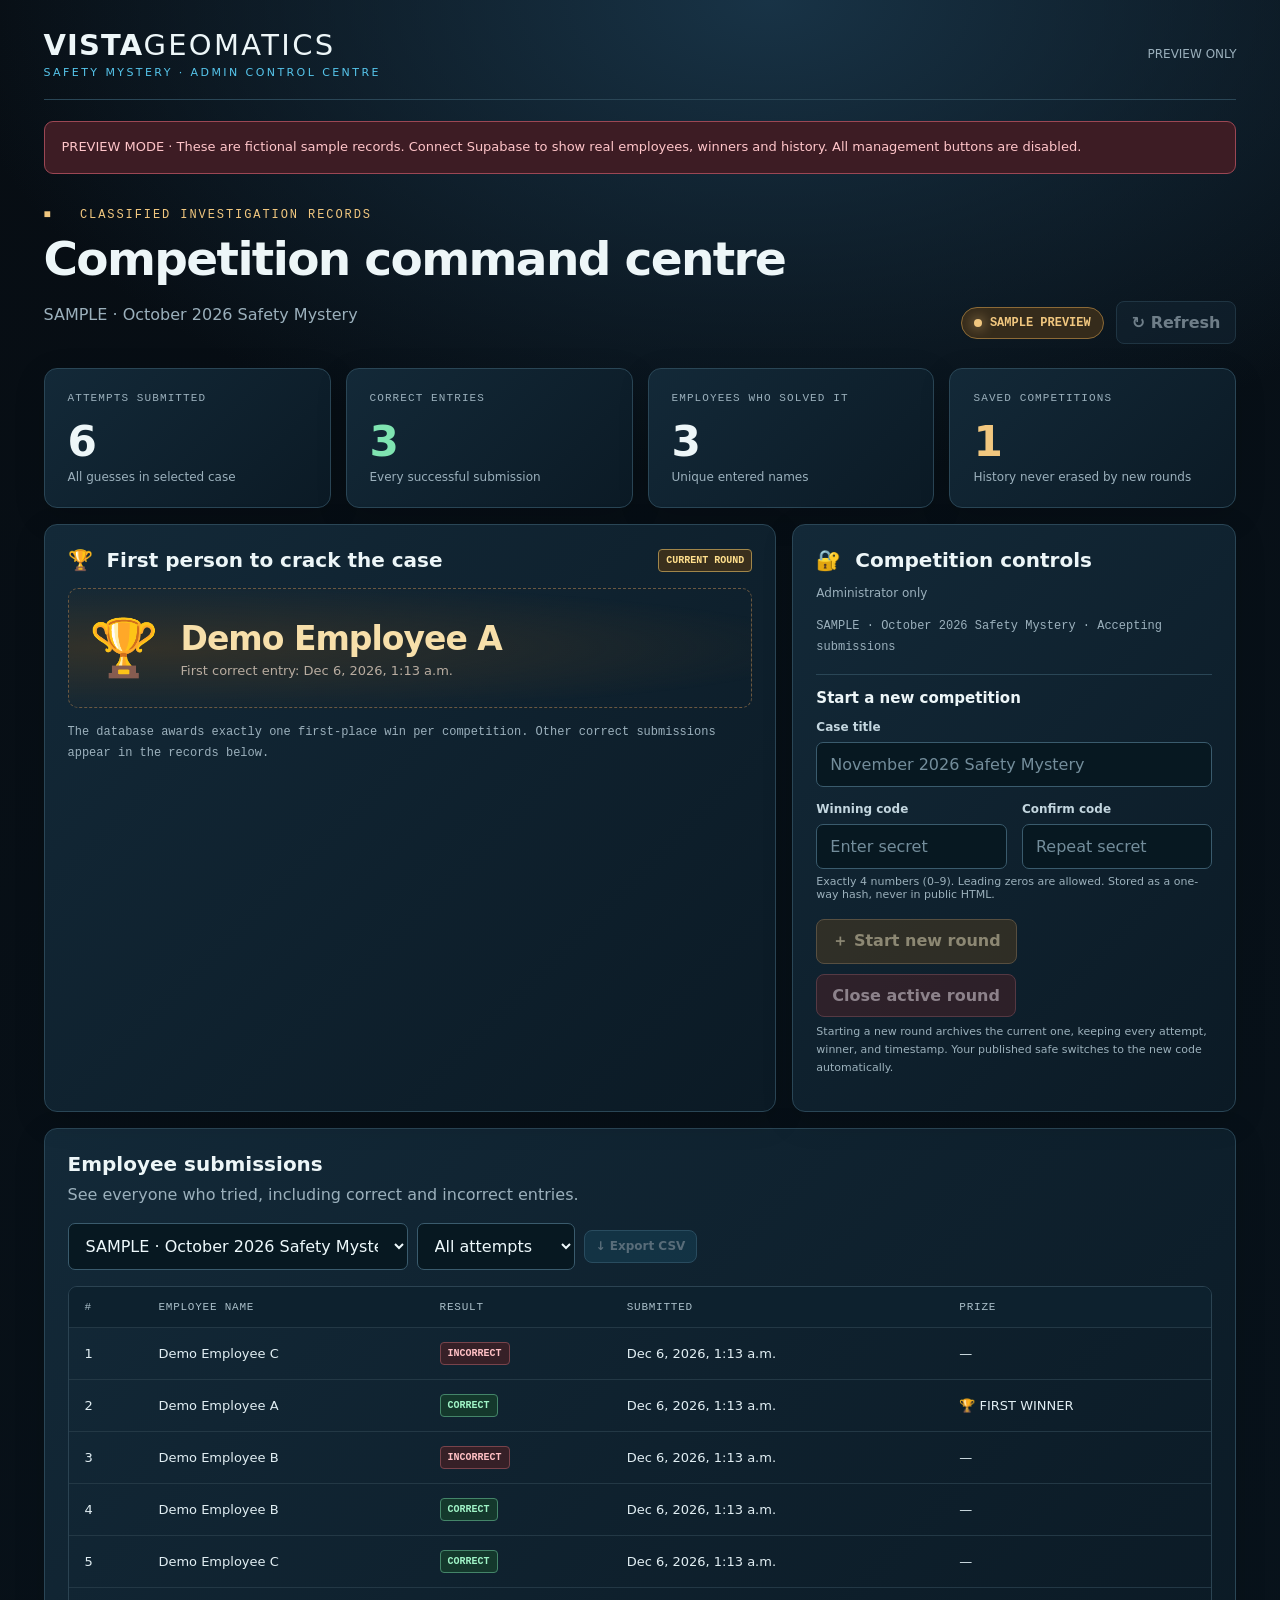
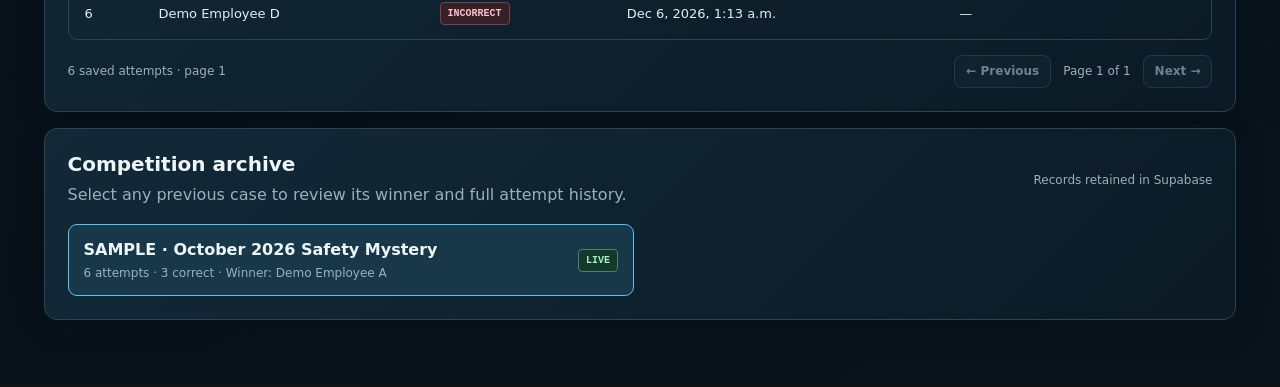
==== admin.html @ dd475bcc "Add files via upload" ====
<!DOCTYPE html>
<html lang="en">
<head>
<meta charset="utf-8">
<meta name="viewport" content="width=device-width,initial-scale=1">
<meta name="theme-color" content="#08131c">
<meta name="robots" content="noindex,nofollow">
<title>VISTAGEOMATICS | Safety Mystery Admin</title>
<style>
:root{color-scheme:dark;--bg:#08131c;--panel:#0f2230;--panel2:#142b3a;--line:#2a4656;--text:#edf6f8;--muted:#9bb0bc;--blue:#56c5eb;--green:#7fe4b1;--red:#ff8385;--gold:#f1c77f;--mono:Consolas,'SFMono-Regular',monospace;font-family:system-ui,-apple-system,'Segoe UI',sans-serif}
*{box-sizing:border-box}body{margin:0;background:radial-gradient(ellipse 80% 30% at 60% 0%,#183346,transparent 80%),linear-gradient(150deg,#070d13,var(--bg));color:var(--text);min-height:100vh}button,input,select{font:inherit}button{cursor:pointer}button:disabled{cursor:not-allowed;opacity:.52}button:focus-visible,input:focus-visible,select:focus-visible{outline:2px solid var(--blue);outline-offset:3px}a{color:var(--blue)}[hidden]{display:none!important}
.shell{max-width:1440px;margin:0 auto;padding:28px clamp(16px,3.4vw,50px) 65px}.top{display:flex;align-items:center;justify-content:space-between;gap:20px;padding-bottom:20px;border-bottom:1px solid var(--line)}.brand{font-size:clamp(19px,2.7vw,29px);font-weight:900;letter-spacing:.04em}.brand span{font-weight:300;letter-spacing:.08em}.brand-sub{font-size:11px;letter-spacing:.22em;color:var(--blue);margin-top:4px;text-transform:uppercase}.user{display:flex;align-items:center;gap:12px;flex-wrap:wrap}.user small{color:var(--muted)}.btn{display:inline-flex;align-items:center;justify-content:center;gap:8px;border:1px solid #41728a;background:#164257;color:#ecfbff;font-weight:750;border-radius:8px;padding:11px 15px;min-height:43px;transition:background .2s}.btn:hover:not(:disabled){background:#21556d}.btn.secondary{background:#142735;color:#cbdeea;border-color:#345365}.btn.critical{background:#4b2127;border-color:#975058;color:#ffdce0}.btn.outline{background:transparent}.btn.gold{background:#4e3b20;border-color:#9a7952;color:#ffe6b3}.btn.wide{width:100%}.btn.small{padding:7px 11px;min-height:33px;font-size:12px}
.intro{display:flex;justify-content:space-between;align-items:end;gap:24px;flex-wrap:wrap;margin:34px 0 24px}.overline{font:12px var(--mono);letter-spacing:.16em;text-transform:uppercase;color:var(--gold)}h1{font-size:clamp(29px,4.2vw,47px);margin:9px 0 6px;letter-spacing:-.035em}h2{font-size:20px;margin:0}h3{font-size:15px;margin:0}p{color:var(--muted);line-height:1.65}small,.small{font-size:12px;color:var(--muted)}.live{display:inline-flex;align-items:center;gap:8px;color:var(--green);font:bold 12px var(--mono);border:1px solid #33795f;background:#143228;border-radius:30px;padding:8px 12px}.live.off{color:var(--gold);border-color:#8c6a37;background:#352b1b}.live:before{content:"";width:8px;height:8px;background:currentColor;border-radius:50%;box-shadow:0 0 13px currentColor}
.stats{display:grid;grid-template-columns:repeat(4,minmax(0,1fr));gap:15px}.card{background:linear-gradient(135deg,#132938,#0b1a25);border:1px solid var(--line);border-radius:13px;padding:23px;box-shadow:0 9px 32px #0002;min-width:0}.stat-label{font:11px var(--mono);letter-spacing:.1em;text-transform:uppercase;color:var(--muted)}.stat-num{font-size:clamp(32px,3.3vw,49px);font-weight:850;letter-spacing:-.06em;margin:13px 0 4px}.stat-foot{color:var(--muted);font-size:12px}.stat-num.gold{color:var(--gold)}.stat-num.green{color:var(--green)}
.main-grid{display:grid;grid-template-columns:minmax(0,1.65fr) minmax(270px,1fr);gap:16px;margin:16px 0}.card-head{display:flex;align-items:center;justify-content:space-between;gap:14px;flex-wrap:wrap;margin-bottom:16px}.winner-panel{display:flex;align-items:center;gap:22px;margin:14px 0;padding:26px 20px;border:1px dashed #6b5841;border-radius:10px;background:radial-gradient(ellipse at 10% 50%,#443723a8,transparent 80%)}.winner-icon{font-size:56px}.winner-name{font-size:clamp(24px,3vw,33px);font-weight:900;letter-spacing:-.03em;color:#f7dfaa;overflow-wrap:anywhere}.winner-date{font-size:13px;color:#b8aca0;margin-top:5px}.note{font:12px/1.7 var(--mono);color:var(--muted);margin:0}.filters{display:flex;gap:8px;align-items:center;flex-wrap:wrap}.field{display:flex;flex-direction:column;gap:8px;min-width:0}.field label{font-size:12px;font-weight:700;color:#c3d6df}.field input,.field select,.select{width:100%;background:#071821;border:1px solid #3a5b6d;border-radius:7px;color:#eef9fc;padding:12px 13px;min-height:44px}.select{width:min(340px,100%)}.field input::placeholder{color:#738d9b}.formgrid{display:grid;grid-template-columns:repeat(2,minmax(0,1fr));gap:15px}.field.full{grid-column:1/-1}.hint{font-size:11px;color:#9bb0bb;margin-top:6px}.new-round{padding-top:14px;border-top:1px solid var(--line);margin-top:17px}.new-round h3{margin-bottom:13px}.actions{display:flex;flex-wrap:wrap;gap:10px;margin-top:18px}.banner{background:#2c2416;border:1px solid #907037;border-radius:9px;padding:15px 17px;color:#ffe2a9;font-size:13px;line-height:1.6;margin:21px 0}.banner.error{background:#3d1c24;border-color:#9c4754;color:#ffc5c9}.banner.good{background:#17342c;border-color:#2d805e;color:#b6f3ce}.banner[hidden]{display:none}.subtle{color:#c5d2d7}.table-wrap{overflow:auto;border-radius:9px;border:1px solid #2b4352}table{border-collapse:collapse;width:100%;min-width:580px}th,td{text-align:left;padding:14px 16px;border-bottom:1px solid #233845;font-size:13px}th{background:#0d212e;color:#aabfc9;text-transform:uppercase;font:11px var(--mono);letter-spacing:.07em}td{color:#e1eef3}tbody tr:hover{background:#19324355}tbody tr:last-child td{border-bottom:0}.tag{display:inline-block;font:700 10px var(--mono);padding:5px 7px;border-radius:4px;border:1px solid #448569;color:#9ff3c6;background:#14382c}.tag.no{border-color:#78434b;color:#ffc0c4;background:#362027}.tag.gold{border-color:#a1864a;background:#392f1d;color:#ffdf8d}.empty{padding:35px;text-align:center;color:var(--muted)}.table-ctrl{display:flex;align-items:center;gap:9px;flex-wrap:wrap}.footer-row{display:flex;align-items:center;justify-content:space-between;gap:15px;flex-wrap:wrap;margin-top:15px}.pager{display:flex;align-items:center;gap:12px}.history{margin-top:16px}.history-list{display:grid;grid-template-columns:repeat(2,minmax(0,1fr));gap:12px}.round-card{display:flex;text-align:left;align-items:center;justify-content:space-between;gap:15px;width:100%;background:#0b1e2a;border:1px solid #2b495b;color:var(--text);border-radius:9px;padding:15px;min-width:0}.round-card.selected{border-color:var(--blue);background:#18384a}.round-card small{display:block;margin-top:7px}.round-title{font-weight:800;overflow-wrap:anywhere}
.login{max-width:440px;margin:clamp(45px,8vh,95px) auto;padding:32px;border:1px solid #325265;background:linear-gradient(#163041,#0a1b26);border-radius:15px;box-shadow:0 20px 65px #0008}.login-icon{display:grid;place-items:center;height:68px;width:68px;border-radius:14px;border:1px solid #4a8eaa;background:#17445b;color:var(--blue);font-size:34px;margin-bottom:23px}.login h1{font-size:30px}.login form{display:grid;gap:16px;margin-top:24px}.preview{display:inline-block;color:#ffe1a5;background:#47351c;border:1px solid #947544;border-radius:4px;padding:6px 9px;font:bold 10px var(--mono);letter-spacing:.09em;margin:10px 0}
@media(max-width:950px){.stats{grid-template-columns:repeat(2,minmax(0,1fr))}.main-grid{grid-template-columns:1fr}.history-list{grid-template-columns:1fr}}
@media(max-width:520px){.shell{padding:16px 12px 38px}.card{padding:17px}.stats{gap:9px}.stat-num{font-size:33px}.formgrid{grid-template-columns:1fr}.top{align-items:flex-start}.brand{font-size:19px}.brand-sub{font-size:9px}.winner-panel{padding:17px;gap:12px}.winner-icon{font-size:40px}.card-head{align-items:flex-start}.login{padding:22px}.user small{display:none}}
</style>
</head>
<body>
<div class="shell">
  <header class="top">
    <div><div class="brand">VISTA<span>GEOMATICS</span></div><div class="brand-sub">Safety mystery · Admin control centre</div></div>
    <div class="user"><small id="signed-in-email"></small><button id="logout" class="btn secondary small" hidden>Sign out</button></div>
  </header>
  <div class="banner" id="notice" hidden role="status" aria-live="polite"></div>
  <section class="login" id="login-view">
    <div class="login-icon" aria-hidden="true">♜</div>
    <div class="overline">Authorized personnel only</div>
    <h1>Investigator sign in</h1>
    <p>Review employees' code attempts, check who won, and prepare the next safety meeting mystery.</p>
    <form id="login-form">
      <div class="field"><label for="email">Admin email</label><input type="email" id="email" autocomplete="username" placeholder="you@company.com" required></div>
      <div class="field"><label for="password">Password</label><input type="password" id="password" autocomplete="current-password" required></div>
      <button class="btn wide" type="submit" id="login-btn">Sign in securely →</button>
    </form>
    <p class="hint">Access is limited to accounts authorized in your Supabase database. Employee submissions remain public, but results are private.</p>
  </section>
  <main id="dashboard" hidden>
    <div class="intro"><div><div class="overline">■ &nbsp; Classified investigation records</div><h1>Competition command centre</h1><p id="active-description">Results and records are stored securely for each safety meeting.</p></div><div class="user"><span class="live" id="live-status">LIVE COMPETITION</span><button type="button" class="btn secondary" id="refresh">↻ Refresh</button></div></div>
    <div class="stats">
      <div class="card"><div class="stat-label">Attempts submitted</div><div class="stat-num" id="s-attempts">0</div><div class="stat-foot">All guesses in selected case</div></div>
      <div class="card"><div class="stat-label">Correct entries</div><div class="stat-num green" id="s-correct">0</div><div class="stat-foot">Every successful submission</div></div>
      <div class="card"><div class="stat-label">Employees who solved it</div><div class="stat-num" id="s-solvers">0</div><div class="stat-foot">Unique entered names</div></div>
      <div class="card"><div class="stat-label">Saved competitions</div><div class="stat-num gold" id="s-rounds">0</div><div class="stat-foot">History never erased by new rounds</div></div>
    </div>
    <div class="main-grid">
      <section class="card"><div class="card-head"><h2>🏆 &nbsp;First person to crack the case</h2><span id="winner-tag" class="tag gold">CASE FILE</span></div><div class="winner-panel"><div class="winner-icon" aria-hidden="true">🏆</div><div><div class="winner-name" id="winner-name">No winner yet</div><div class="winner-date" id="winner-date">Awaiting the first correct code</div></div></div><p class="note">The database awards exactly one first-place win per competition. Other correct submissions appear in the records below.</p></section>
      <section class="card"><div class="card-head"><h2>🔐 &nbsp;Competition controls</h2><span class="small">Administrator only</span></div><p class="note" id="current-summary">New competitions open automatically when created.</p><div class="new-round"><h3>Start a new competition</h3><form id="new-round-form"><div class="formgrid"><div class="field full"><label for="new-title">Case title</label><input id="new-title" type="text" maxlength="100" minlength="3" placeholder="November 2026 Safety Mystery" required></div><div class="field"><label for="new-code">Winning code</label><input id="new-code" type="password" autocomplete="new-password" inputmode="numeric" pattern="[0-9]{4}" maxlength="4" minlength="4" placeholder="Enter secret" autocomplete="off" spellcheck="false" required></div><div class="field"><label for="repeat-code">Confirm code</label><input id="repeat-code" type="password" autocomplete="new-password" inputmode="numeric" pattern="[0-9]{4}" maxlength="4" minlength="4" placeholder="Repeat secret" autocomplete="off" spellcheck="false" required></div></div><div class="hint">Exactly 4 numbers (0–9). Leading zeros are allowed. Stored as a one-way hash, never in public HTML.</div><div class="actions"><button class="btn gold" type="submit" id="start-btn">＋ Start new round</button><button class="btn critical" type="button" id="close-btn">Close active round</button></div></form></div><p class="hint">Starting a new round archives the current one, keeping every attempt, winner, and timestamp. Your published safe switches to the new code automatically.</p></section>
    </div>
    <section class="card"><div class="card-head"><div><h2>Employee submissions</h2><p style="margin:6px 0 0">See everyone who tried, including correct and incorrect entries.</p></div><div class="table-ctrl"><select id="round-picker" class="select" aria-label="Select competition"></select><select id="result-filter" class="select" style="width:auto" aria-label="Filter results"><option value="all">All attempts</option><option value="correct">Correct only</option><option value="wrong">Incorrect only</option></select><button class="btn small" id="export-btn" type="button">↓ Export CSV</button></div></div>
      <div class="table-wrap"><table><thead><tr><th>#</th><th>Employee name</th><th>Result</th><th>Submitted</th><th>Prize</th></tr></thead><tbody id="attempt-rows"><tr><td colspan="5" class="empty">No entries yet</td></tr></tbody></table></div>
      <div class="footer-row"><div id="row-count" class="small">0 attempts</div><div class="pager"><button type="button" class="btn small secondary" id="prev-page">← Previous</button><span id="page-label" class="small">Page 1</span><button type="button" class="btn small secondary" id="next-page">Next →</button></div></div>
    </section>
    <section class="card history"><div class="card-head"><div><h2>Competition archive</h2><p style="margin:6px 0 0">Select any previous case to review its winner and full attempt history.</p></div><span class="small">Records retained in Supabase</span></div><div class="history-list" id="history-list"></div></section>
  </main>
</div>
<script src="config.js"></script>
<script type="module">
'use strict';
// ───────────────── ADMIN PAGE CONFIGURATION ─────────────────
// Paste the project URL and PUBLIC publishable (or legacy anon) key here.
// NEVER paste a database password, service_role key or secret key here.
const CONFIG={
  SUPABASE_URL:window.VISTA_CONFIG?.SUPABASE_URL || '', // Example: 'https://your-project-ref.supabase.co'
  PUBLISHABLE_KEY:window.VISTA_CONFIG?.PUBLISHABLE_KEY || '' // Supabase dashboard → Project Settings → API Keys → Publishable key
};
// ────────────────────────────────────────────────────────────
const $=id=>document.getElementById(id);
const configured=Boolean(CONFIG.SUPABASE_URL.trim()&&CONFIG.PUBLISHABLE_KEY.trim());
let sb=null,rounds=[],activeId=null,selectedId=null,entries=[],page=0,total=0,loading=false;
const pageSize=100;
const fmt=time=>time?new Date(time).toLocaleString('en-CA',{dateStyle:'medium',timeStyle:'short'}):'—';
const formatN=n=>Number(n||0).toLocaleString('en-CA');
const thisRound=()=>rounds.find(r=>r.id===selectedId)??null;
const hasWinner=()=>Boolean(thisRound()?.winner_name);
function notify(text,kind=''){const n=$('notice');n.textContent=text;n.className='banner'+(kind?' '+kind:'');n.hidden=!text;if(text)n.scrollIntoView({block:'nearest',behavior:'smooth'});}
function setBusy(v){loading=v;for(const id of ['refresh','export-btn','start-btn','close-btn'])$(id).disabled=v||!configured;}
function showApp(user){$('login-view').hidden=true;$('dashboard').hidden=false;$('logout').hidden=false;$('signed-in-email').textContent=user?.email??'';}
function showLogin(){ $('login-view').hidden=false;$('dashboard').hidden=true;$('logout').hidden=true;$('signed-in-email').textContent=''; }
async function api(payload){
  if(!sb)throw Error('Connect your Supabase project first');
  const {data:{session},error}=await sb.auth.getSession();
  if(error||!session)throw Error('Please sign in again');
  const res=await fetch(CONFIG.SUPABASE_URL.replace(/\/$/,'')+'/functions/v1/safe-admin',{
    method:'POST',headers:{'Content-Type':'application/json','Authorization':'Bearer '+session.access_token},
    body:JSON.stringify(payload)
  });
  const result=await res.json().catch(()=>({error:'Unexpected server response'}));
  if(!res.ok)throw Error(result.error||'Server unavailable');
  return result;
}
function renderOverview(){
  const r=thisRound();const active=rounds.find(x=>x.id===activeId);
  $('s-attempts').textContent=formatN(r?.total_attempts);
  $('s-correct').textContent=formatN(r?.correct_attempts);
  $('s-solvers').textContent=formatN(r?.unique_solvers);
  $('s-rounds').textContent=formatN(rounds.length);
  $('winner-name').textContent=r?.winner_name??'No winner yet';
  $('winner-date').textContent=r?.winner_name?'First correct entry: '+fmt(r.won_at):'Awaiting the first correct code';
  $('winner-tag').textContent=r?.is_active?'CURRENT ROUND':'ARCHIVED CASE';
  $('live-status').textContent=!configured?'SAMPLE PREVIEW':active?.is_active?'ACCEPTING CODES':'ROUND CLOSED';
  $('live-status').classList.toggle('off',!configured||!active?.is_active);
  $('active-description').textContent=active?.title??'No active competition';
  $('current-summary').textContent=active ? `${active.title} · ${active.is_active?'Accepting submissions':'Closed to entries'}` : 'No active competition selected';
  $('close-btn').disabled=!configured||loading||!active?.is_active;
  $('round-picker').replaceChildren();
  for(const item of rounds){const op=document.createElement('option');op.value=item.id;op.textContent=item.title+(item.is_active?' · ACTIVE':' · ARCHIVED');$('round-picker').appendChild(op);}
  $('round-picker').value=selectedId||'';
  $('history-list').replaceChildren();
  for(const item of rounds){const b=document.createElement('button');b.type='button';b.className='round-card'+(item.id===selectedId?' selected':'');
    const block=document.createElement('div');const strong=document.createElement('div');strong.className='round-title';strong.textContent=item.title;
    const detail=document.createElement('small');detail.textContent=`${formatN(item.total_attempts)} attempts · ${formatN(item.correct_attempts)} correct · Winner: ${item.winner_name||'None'}`;
    block.append(strong,detail);const badge=document.createElement('span');badge.className='tag'+(item.is_active?'':' gold');badge.textContent=item.is_active?'LIVE':'ARCHIVED';b.append(block,badge);
    b.addEventListener('click',()=>chooseRound(item.id));$('history-list').append(b);
  }
}
function renderTable(){
  const filter=$('result-filter').value;
  const selected=configured?entries:entries.filter(e=>filter==='all'||(filter==='correct'?e.correct:!e.correct));
  const body=$('attempt-rows');body.replaceChildren();
  if(!selected.length){const tr=document.createElement('tr');const td=document.createElement('td');td.colSpan=5;td.className='empty';td.textContent=entries.length?'No matches on this page':'No submissions in this competition';tr.append(td);body.append(tr);}
  else for(const [i,e] of selected.entries()){
    const tr=document.createElement('tr');const cells=[String(page*pageSize+i+1),e.employee_name,e.correct?'CORRECT':'INCORRECT',fmt(e.attempted_at),e.id===thisRound()?.winner_attempt_id?'🏆 FIRST WINNER':'—'];
    for(const [idx,value] of cells.entries()){const td=document.createElement('td');if(idx===2){const tag=document.createElement('span');tag.className='tag'+(e.correct?'':' no');tag.textContent=value;td.append(tag);}else td.textContent=value;tr.append(td);}body.append(tr);
  }
  $('row-count').textContent=`${formatN(configured?total:selected.length)} ${filter==='all'?'saved attempts':filter+' entries'} · page ${page+1}`;
  $('page-label').textContent=`Page ${page+1} of ${Math.max(1,Math.ceil(total/pageSize))}`;
  $('prev-page').disabled=loading||page===0;
  $('next-page').disabled=loading||(page+1)*pageSize>=total;
}
async function loadOverview(keepSelection=true){
  setBusy(true);
  try{
    const data=await api({action:'overview'});
    rounds=Array.isArray(data.rounds)?data.rounds:[];
    activeId=data.active_round_id;
    if(!keepSelection||!rounds.some(r=>r.id===selectedId))selectedId=activeId||rounds[0]?.id||null;
    renderOverview();await fetchAttempts(0);
    notify('');
  }catch(e){notify(e.message,'error');}
  finally{setBusy(false);renderOverview();renderTable();}
}
async function fetchAttempts(nextPage){
  if(!selectedId){entries=[];total=0;page=0;renderTable();return;}
  const response=await api({action:'attempts',competition_id:selectedId,page:nextPage,result_filter:$('result-filter').value});
  entries=response.entries??[];page=nextPage;total=response.count??0;renderTable();
}
async function chooseRound(id){selectedId=id;renderOverview();if(!configured){renderTable();return;}setBusy(true);try{await fetchAttempts(0);notify('');}catch(e){notify(e.message,'error');}finally{setBusy(false);renderTable();}}
$('round-picker').addEventListener('change',e=>chooseRound(e.target.value));
$('result-filter').addEventListener('change',()=>{if(configured)chooseRound(selectedId);else renderTable();});
$('refresh').addEventListener('click',()=>loadOverview(true));
$('prev-page').addEventListener('click',async()=>{setBusy(true);try{await fetchAttempts(page-1);}catch(e){notify(e.message,'error');}finally{setBusy(false);renderTable();}});
$('next-page').addEventListener('click',async()=>{setBusy(true);try{await fetchAttempts(page+1);}catch(e){notify(e.message,'error');}finally{setBusy(false);renderTable();}});
for(const id of ['new-code','repeat-code'])$(id).addEventListener('input',e=>{e.target.value=e.target.value.replace(/[^0-9]/g,'').slice(0,4);});
$('new-round-form').addEventListener('submit',async e=>{
  e.preventDefault();if(!configured||loading)return;
  const title=$('new-title').value.trim();const code=$('new-code').value.trim().toUpperCase();
  const repeat=$('repeat-code').value.trim().toUpperCase();
  if(!/^[0-9]{4}$/.test(code)){notify('The winning code must be Exactly 4 numbers (0–9). Leading zeros are allowed.','error');return;}
  if(code!==repeat){notify('The two code entries do not match.','error');return;}
  if(!confirm(`Start “${title}”?\n\nThe existing competition will close, and all its entries and winner remain archived. The new competition becomes active immediately.`))return;
  setBusy(true);
  try{await api({action:'start_round',title,code});$('new-round-form').reset();selectedId=null;await loadOverview(false);notify('New competition activated. Previous results were saved permanently.','good');}
  catch(err){notify(err.message,'error');}
  finally{setBusy(false);renderOverview();}
});
$('close-btn').addEventListener('click',async()=>{
  if(!configured||loading)return;
  if(!confirm('Close the active competition? Employees will no longer be able to submit a code. All results will be kept.'))return;
  setBusy(true);
  try{await api({action:'close_round'});await loadOverview(true);notify('Competition closed. All results remain saved.','good');}
  catch(err){notify(err.message,'error');}finally{setBusy(false);renderOverview();}
});
function csvEscape(x){const text=String(x??'');const safe=/^[\s]*[=+@-]/.test(text)?"'"+text:text;return '"'+safe.replace(/"/g,'""')+'"';}
$('export-btn').addEventListener('click',async()=>{
  if(!configured||loading||!selectedId)return;
  setBusy(true);
  try{
    const selected=thisRound();const all=[];let p=0,expected=0;
    do{const result=await api({action:'attempts',competition_id:selectedId,page:p++,result_filter:'all'});expected=result.count??0;const batch=result.entries??[];if(!batch.length&&all.length<expected)throw Error('Export changed while loading. Refresh and try again.');all.push(...batch);if(p>10000)throw Error('Export too large.');}while(all.length<expected);
    const rows=[['Case','Employee name','Correct','Submitted (UTC)','First winning attempt'],...all.map(entry=>[selected.title,entry.employee_name,entry.correct?'YES':'NO',entry.attempted_at,entry.id===selected.winner_attempt_id?'YES':'NO'])];
    const csv='\ufeff'+rows.map(r=>r.map(csvEscape).join(',')).join('\r\n');
    const blob=new Blob([csv],{type:'text/csv;charset=utf-8'}),url=URL.createObjectURL(blob);
    const link=document.createElement('a');link.href=url;link.download='VISTA_Safety_Mystery_'+selected.id+'.csv';document.body.append(link);link.click();link.remove();setTimeout(()=>URL.revokeObjectURL(url),4000);
    notify(`Exported ${formatN(all.length)} entries from “${selected.title}”.`,'good');
  }catch(e){notify(e.message,'error');}finally{setBusy(false);renderTable();}
});
$('login-form').addEventListener('submit',async e=>{
  e.preventDefault();if(!sb)return;
  $('login-btn').disabled=true;
  try{
    const {data,error}=await sb.auth.signInWithPassword({email:$('email').value.trim(),password:$('password').value});
    if(error)throw error;
    $('password').value='';showApp(data.user);await loadOverview(false);
  }catch(err){notify(err.message||'Unable to sign in','error');}
  finally{$('login-btn').disabled=false;}
});
$('logout').addEventListener('click',async()=>{if(sb)await sb.auth.signOut();showLogin();rounds=[];entries=[];notify('Signed out.');});
if(!configured){
  // Preview UI uses clearly fictional data. Do not publish this as an active admin dashboard.
  $('login-view').hidden=true;$('dashboard').hidden=false;
  $('logout').hidden=true;$('signed-in-email').textContent='PREVIEW ONLY';
  rounds=[{id:'sample-2026',title:'SAMPLE · October 2026 Safety Mystery',is_active:true,created_at:new Date().toISOString(),total_attempts:6,correct_attempts:3,unique_solvers:3,winner_name:'Demo Employee A',won_at:new Date().toISOString(),winner_attempt_id:2}];
  activeId=selectedId='sample-2026';entries=[
    {id:1,employee_name:'Demo Employee C',correct:false,attempted_at:new Date().toISOString()},
    {id:2,employee_name:'Demo Employee A',correct:true,attempted_at:new Date().toISOString()},
    {id:3,employee_name:'Demo Employee B',correct:false,attempted_at:new Date().toISOString()},
    {id:4,employee_name:'Demo Employee B',correct:true,attempted_at:new Date().toISOString()},
    {id:5,employee_name:'Demo Employee C',correct:true,attempted_at:new Date().toISOString()},
    {id:6,employee_name:'Demo Employee D',correct:false,attempted_at:new Date().toISOString()}
  ];total=entries.length;
  renderOverview();renderTable();setBusy(false);
  notify('PREVIEW MODE · These are fictional sample records. Connect Supabase to show real employees, winners and history. All management buttons are disabled.','error');
}else{
  try{
    const {createClient}=await import('https://esm.sh/@supabase/supabase-js@2');
    sb=createClient(CONFIG.SUPABASE_URL,CONFIG.PUBLISHABLE_KEY,{auth:{persistSession:true,autoRefreshToken:true}});
    const {data:{session}}=await sb.auth.getSession();
    if(session){showApp(session.user);await loadOverview(false);}else showLogin();
  }catch(e){notify('Could not start Supabase login: '+e.message,'error');}
}
</script>
</body>
</html>
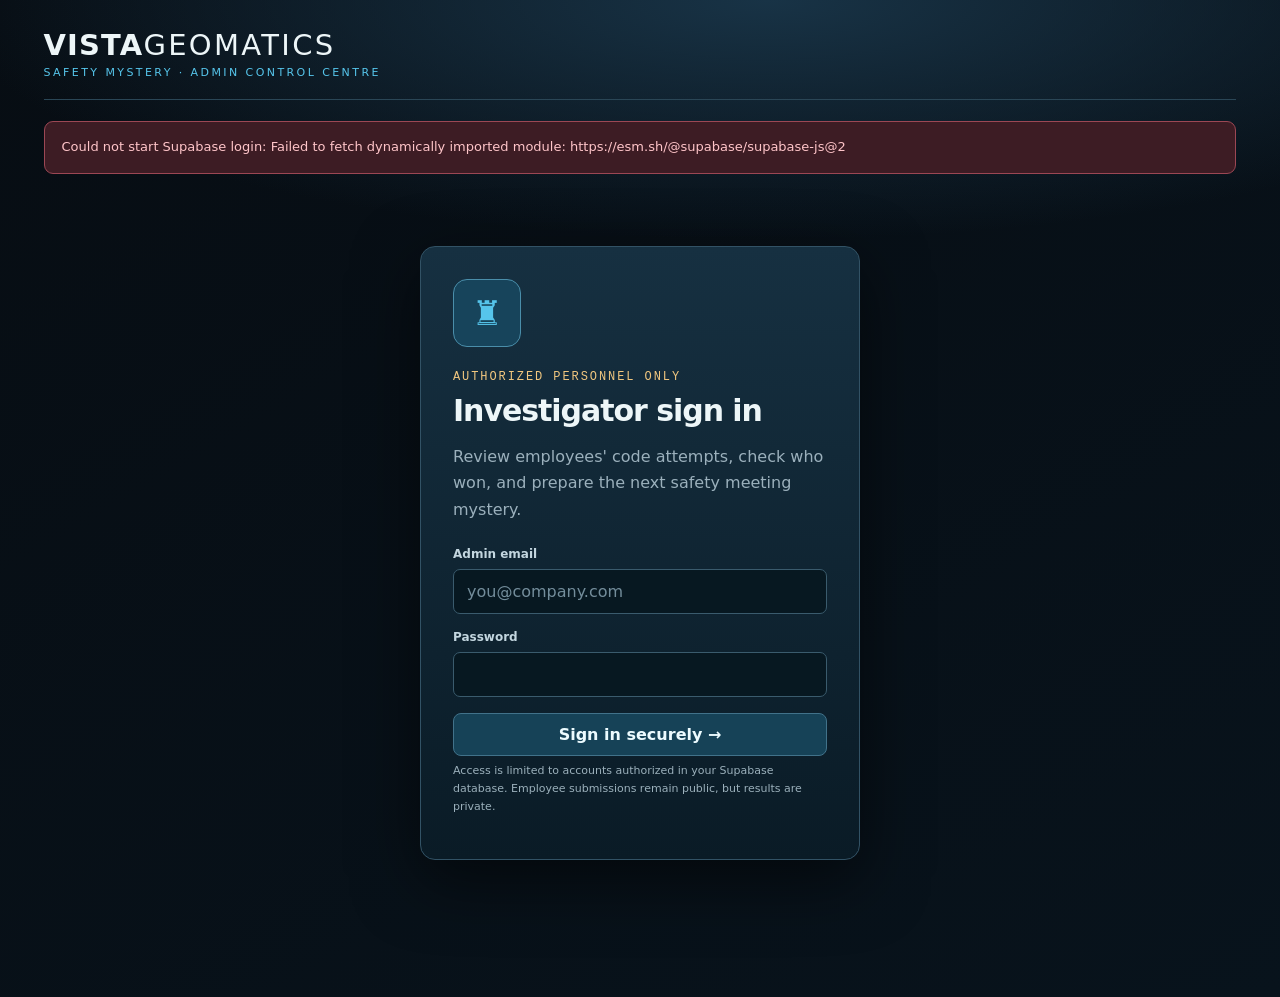
==== commit 365b48c4: "Add files via upload" ====
--- a/admin.html
+++ b/admin.html
@@ -64,7 +64,8 @@
 // NEVER paste a database password, service_role key or secret key here.
 const CONFIG={
   SUPABASE_URL:window.VISTA_CONFIG?.SUPABASE_URL || '', // Example: 'https://your-project-ref.supabase.co'
-  PUBLISHABLE_KEY:window.VISTA_CONFIG?.PUBLISHABLE_KEY || '' // Supabase dashboard → Project Settings → API Keys → Publishable key
+  PUBLISHABLE_KEY:window.VISTA_CONFIG?.PUBLISHABLE_KEY || '', // Supabase dashboard → Project Settings → API Keys → Publishable key
+  SAFE_ADMIN_FUNCTION:window.VISTA_CONFIG?.SAFE_ADMIN_FUNCTION || 'safe-admin'
 };
 // ────────────────────────────────────────────────────────────
 const $=id=>document.getElementById(id);
@@ -83,7 +84,7 @@
   if(!sb)throw Error('Connect your Supabase project first');
   const {data:{session},error}=await sb.auth.getSession();
   if(error||!session)throw Error('Please sign in again');
-  const res=await fetch(CONFIG.SUPABASE_URL.replace(/\/$/,'')+'/functions/v1/safe-admin',{
+  const res=await fetch(CONFIG.SUPABASE_URL.replace(/\/$/,'')+'/functions/v1/'+encodeURIComponent(CONFIG.SAFE_ADMIN_FUNCTION),{
     method:'POST',headers:{'Content-Type':'application/json','Authorization':'Bearer '+session.access_token},
     body:JSON.stringify(payload)
   });
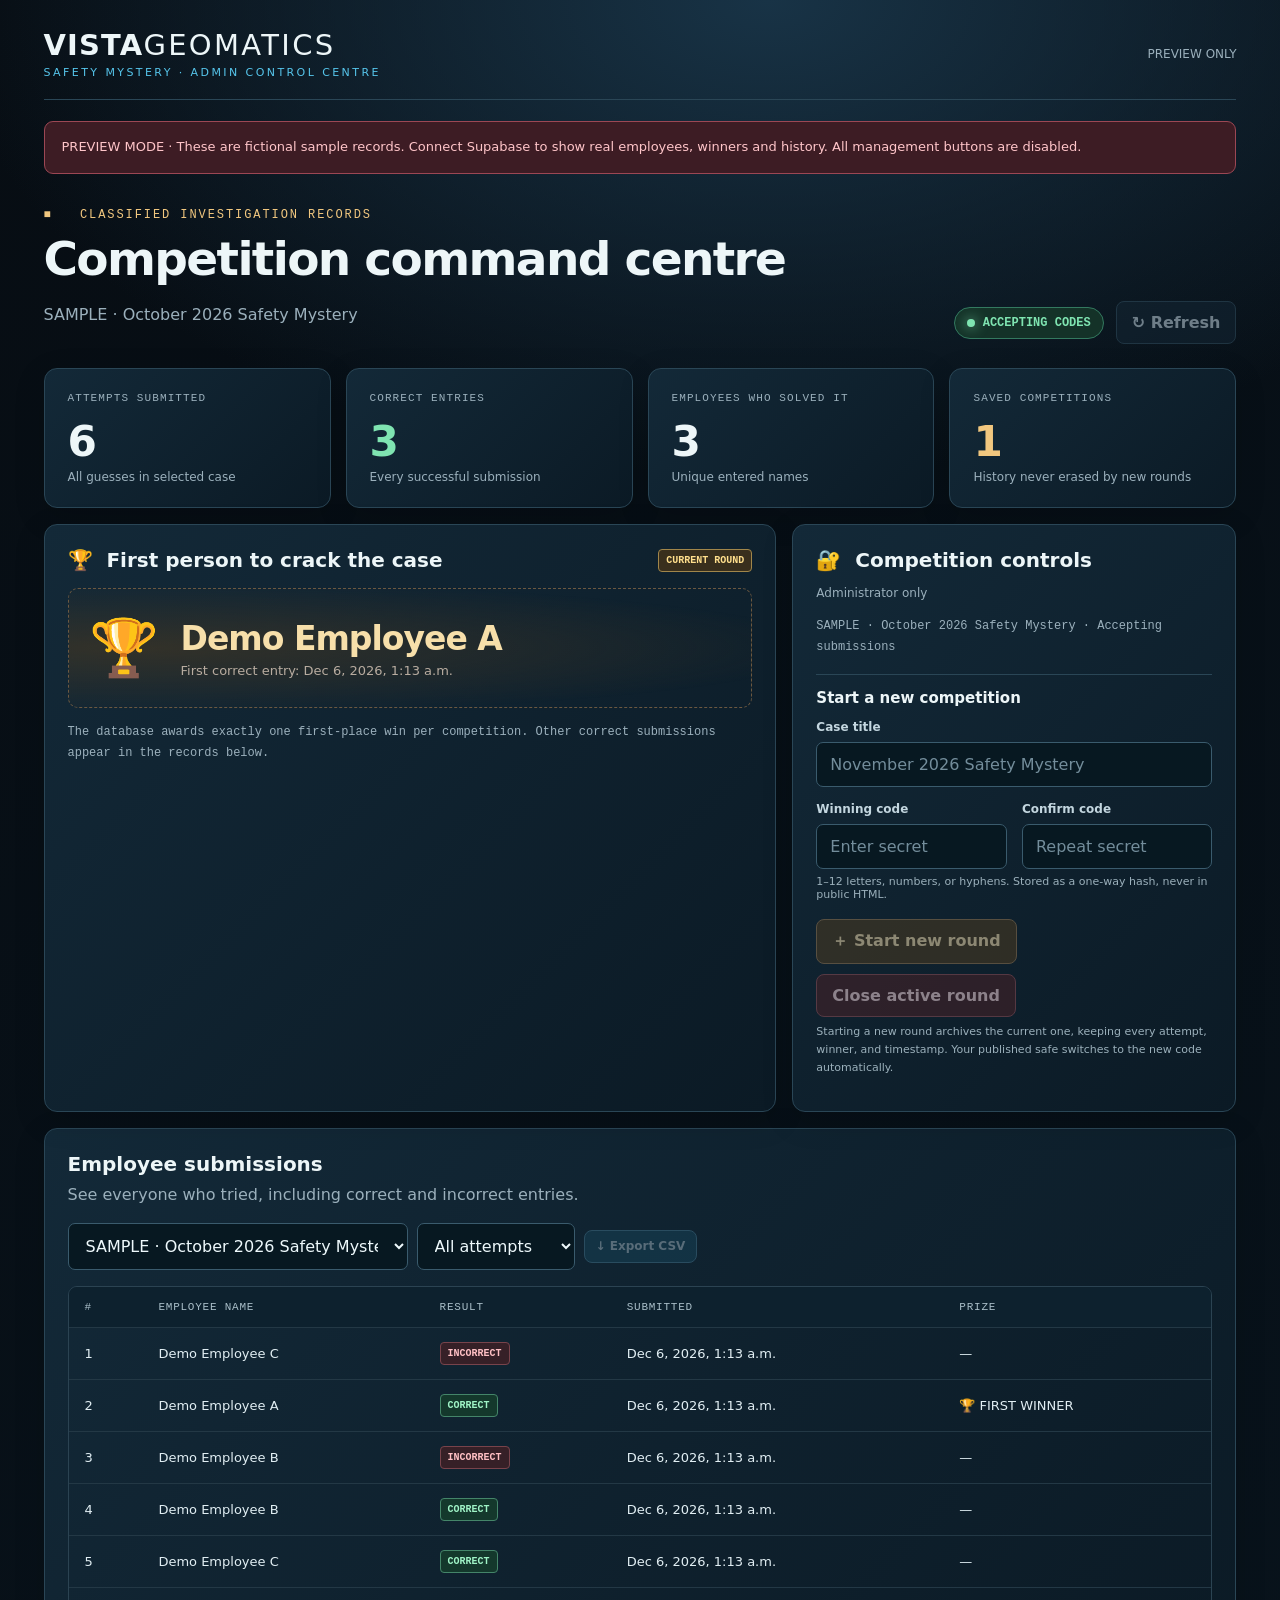
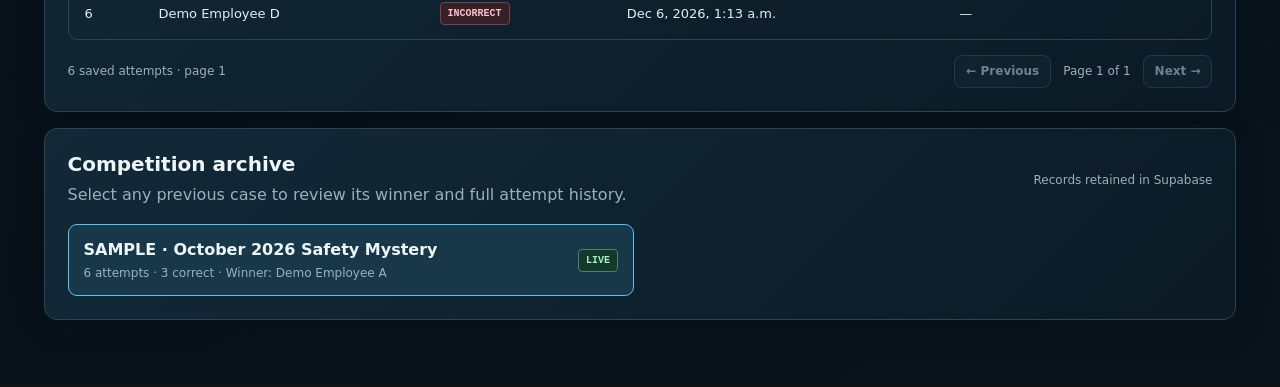
==== commit 38f71f56: "Add files via upload" ====
--- a/admin.html
+++ b/admin.html
@@ -47,7 +47,7 @@
     </div>
     <div class="main-grid">
       <section class="card"><div class="card-head"><h2>🏆 &nbsp;First person to crack the case</h2><span id="winner-tag" class="tag gold">CASE FILE</span></div><div class="winner-panel"><div class="winner-icon" aria-hidden="true">🏆</div><div><div class="winner-name" id="winner-name">No winner yet</div><div class="winner-date" id="winner-date">Awaiting the first correct code</div></div></div><p class="note">The database awards exactly one first-place win per competition. Other correct submissions appear in the records below.</p></section>
-      <section class="card"><div class="card-head"><h2>🔐 &nbsp;Competition controls</h2><span class="small">Administrator only</span></div><p class="note" id="current-summary">New competitions open automatically when created.</p><div class="new-round"><h3>Start a new competition</h3><form id="new-round-form"><div class="formgrid"><div class="field full"><label for="new-title">Case title</label><input id="new-title" type="text" maxlength="100" minlength="3" placeholder="November 2026 Safety Mystery" required></div><div class="field"><label for="new-code">Winning code</label><input id="new-code" type="password" autocomplete="new-password" inputmode="numeric" pattern="[0-9]{4}" maxlength="4" minlength="4" placeholder="Enter secret" autocomplete="off" spellcheck="false" required></div><div class="field"><label for="repeat-code">Confirm code</label><input id="repeat-code" type="password" autocomplete="new-password" inputmode="numeric" pattern="[0-9]{4}" maxlength="4" minlength="4" placeholder="Repeat secret" autocomplete="off" spellcheck="false" required></div></div><div class="hint">Exactly 4 numbers (0–9). Leading zeros are allowed. Stored as a one-way hash, never in public HTML.</div><div class="actions"><button class="btn gold" type="submit" id="start-btn">＋ Start new round</button><button class="btn critical" type="button" id="close-btn">Close active round</button></div></form></div><p class="hint">Starting a new round archives the current one, keeping every attempt, winner, and timestamp. Your published safe switches to the new code automatically.</p></section>
+      <section class="card"><div class="card-head"><h2>🔐 &nbsp;Competition controls</h2><span class="small">Administrator only</span></div><p class="note" id="current-summary">New competitions open automatically when created.</p><div class="new-round"><h3>Start a new competition</h3><form id="new-round-form"><div class="formgrid"><div class="field full"><label for="new-title">Case title</label><input id="new-title" type="text" maxlength="100" minlength="3" placeholder="November 2026 Safety Mystery" required></div><div class="field"><label for="new-code">Winning code</label><input id="new-code" type="password" autocomplete="new-password" maxlength="12" minlength="1" placeholder="Enter secret" autocomplete="off" spellcheck="false" required></div><div class="field"><label for="repeat-code">Confirm code</label><input id="repeat-code" type="password" autocomplete="new-password" maxlength="12" minlength="1" placeholder="Repeat secret" autocomplete="off" spellcheck="false" required></div></div><div class="hint">1–12 letters, numbers, or hyphens. Stored as a one-way hash, never in public HTML.</div><div class="actions"><button class="btn gold" type="submit" id="start-btn">＋ Start new round</button><button class="btn critical" type="button" id="close-btn">Close active round</button></div></form></div><p class="hint">Starting a new round archives the current one, keeping every attempt, winner, and timestamp. Your published safe switches to the new code automatically.</p></section>
     </div>
     <section class="card"><div class="card-head"><div><h2>Employee submissions</h2><p style="margin:6px 0 0">See everyone who tried, including correct and incorrect entries.</p></div><div class="table-ctrl"><select id="round-picker" class="select" aria-label="Select competition"></select><select id="result-filter" class="select" style="width:auto" aria-label="Filter results"><option value="all">All attempts</option><option value="correct">Correct only</option><option value="wrong">Incorrect only</option></select><button class="btn small" id="export-btn" type="button">↓ Export CSV</button></div></div>
       <div class="table-wrap"><table><thead><tr><th>#</th><th>Employee name</th><th>Result</th><th>Submitted</th><th>Prize</th></tr></thead><tbody id="attempt-rows"><tr><td colspan="5" class="empty">No entries yet</td></tr></tbody></table></div>
@@ -56,16 +56,14 @@
     <section class="card history"><div class="card-head"><div><h2>Competition archive</h2><p style="margin:6px 0 0">Select any previous case to review its winner and full attempt history.</p></div><span class="small">Records retained in Supabase</span></div><div class="history-list" id="history-list"></div></section>
   </main>
 </div>
-<script src="config.js"></script>
 <script type="module">
 'use strict';
 // ───────────────── ADMIN PAGE CONFIGURATION ─────────────────
 // Paste the project URL and PUBLIC publishable (or legacy anon) key here.
 // NEVER paste a database password, service_role key or secret key here.
 const CONFIG={
-  SUPABASE_URL:window.VISTA_CONFIG?.SUPABASE_URL || '', // Example: 'https://your-project-ref.supabase.co'
-  PUBLISHABLE_KEY:window.VISTA_CONFIG?.PUBLISHABLE_KEY || '', // Supabase dashboard → Project Settings → API Keys → Publishable key
-  SAFE_ADMIN_FUNCTION:window.VISTA_CONFIG?.SAFE_ADMIN_FUNCTION || 'safe-admin'
+  SUPABASE_URL:'', // Example: 'https://your-project-ref.supabase.co'
+  PUBLISHABLE_KEY:'' // Supabase dashboard → Project Settings → API Keys → Publishable key
 };
 // ────────────────────────────────────────────────────────────
 const $=id=>document.getElementById(id);
@@ -84,7 +82,7 @@
   if(!sb)throw Error('Connect your Supabase project first');
   const {data:{session},error}=await sb.auth.getSession();
   if(error||!session)throw Error('Please sign in again');
-  const res=await fetch(CONFIG.SUPABASE_URL.replace(/\/$/,'')+'/functions/v1/'+encodeURIComponent(CONFIG.SAFE_ADMIN_FUNCTION),{
+  const res=await fetch(CONFIG.SUPABASE_URL.replace(/\/$/,'')+'/functions/v1/safe-admin',{
     method:'POST',headers:{'Content-Type':'application/json','Authorization':'Bearer '+session.access_token},
     body:JSON.stringify(payload)
   });
@@ -101,8 +99,8 @@
   $('winner-name').textContent=r?.winner_name??'No winner yet';
   $('winner-date').textContent=r?.winner_name?'First correct entry: '+fmt(r.won_at):'Awaiting the first correct code';
   $('winner-tag').textContent=r?.is_active?'CURRENT ROUND':'ARCHIVED CASE';
-  $('live-status').textContent=!configured?'SAMPLE PREVIEW':active?.is_active?'ACCEPTING CODES':'ROUND CLOSED';
-  $('live-status').classList.toggle('off',!configured||!active?.is_active);
+  $('live-status').textContent=active?.is_active?'ACCEPTING CODES':'ROUND CLOSED';
+  $('live-status').classList.toggle('off',!active?.is_active);
   $('active-description').textContent=active?.title??'No active competition';
   $('current-summary').textContent=active ? `${active.title} · ${active.is_active?'Accepting submissions':'Closed to entries'}` : 'No active competition selected';
   $('close-btn').disabled=!configured||loading||!active?.is_active;
@@ -141,25 +139,24 @@
     renderOverview();await fetchAttempts(0);
     notify('');
   }catch(e){notify(e.message,'error');}
-  finally{setBusy(false);renderOverview();renderTable();}
+  finally{setBusy(false);renderTable();}
 }
 async function fetchAttempts(nextPage){
   if(!selectedId){entries=[];total=0;page=0;renderTable();return;}
   const response=await api({action:'attempts',competition_id:selectedId,page:nextPage,result_filter:$('result-filter').value});
   entries=response.entries??[];page=nextPage;total=response.count??0;renderTable();
 }
-async function chooseRound(id){selectedId=id;renderOverview();if(!configured){renderTable();return;}setBusy(true);try{await fetchAttempts(0);notify('');}catch(e){notify(e.message,'error');}finally{setBusy(false);renderTable();}}
+async function chooseRound(id){selectedId=id;renderOverview();setBusy(true);try{await fetchAttempts(0);notify('');}catch(e){notify(e.message,'error');}finally{setBusy(false);renderTable();}}
 $('round-picker').addEventListener('change',e=>chooseRound(e.target.value));
 $('result-filter').addEventListener('change',()=>{if(configured)chooseRound(selectedId);else renderTable();});
 $('refresh').addEventListener('click',()=>loadOverview(true));
 $('prev-page').addEventListener('click',async()=>{setBusy(true);try{await fetchAttempts(page-1);}catch(e){notify(e.message,'error');}finally{setBusy(false);renderTable();}});
 $('next-page').addEventListener('click',async()=>{setBusy(true);try{await fetchAttempts(page+1);}catch(e){notify(e.message,'error');}finally{setBusy(false);renderTable();}});
-for(const id of ['new-code','repeat-code'])$(id).addEventListener('input',e=>{e.target.value=e.target.value.replace(/[^0-9]/g,'').slice(0,4);});
 $('new-round-form').addEventListener('submit',async e=>{
   e.preventDefault();if(!configured||loading)return;
   const title=$('new-title').value.trim();const code=$('new-code').value.trim().toUpperCase();
   const repeat=$('repeat-code').value.trim().toUpperCase();
-  if(!/^[0-9]{4}$/.test(code)){notify('The winning code must be Exactly 4 numbers (0–9). Leading zeros are allowed.','error');return;}
+  if(!/^[A-Z0-9-]{1,12}$/.test(code)){notify('The winning code must be 1–12 letters, numbers, or hyphens.','error');return;}
   if(code!==repeat){notify('The two code entries do not match.','error');return;}
   if(!confirm(`Start “${title}”?\n\nThe existing competition will close, and all its entries and winner remain archived. The new competition becomes active immediately.`))return;
   setBusy(true);
@@ -174,13 +171,13 @@
   try{await api({action:'close_round'});await loadOverview(true);notify('Competition closed. All results remain saved.','good');}
   catch(err){notify(err.message,'error');}finally{setBusy(false);renderOverview();}
 });
-function csvEscape(x){const text=String(x??'');const safe=/^[\s]*[=+@-]/.test(text)?"'"+text:text;return '"'+safe.replace(/"/g,'""')+'"';}
+function csvEscape(x){const text=String(x??'');return '"'+text.replace(/"/g,'""')+'"';}
 $('export-btn').addEventListener('click',async()=>{
   if(!configured||loading||!selectedId)return;
   setBusy(true);
   try{
     const selected=thisRound();const all=[];let p=0,expected=0;
-    do{const result=await api({action:'attempts',competition_id:selectedId,page:p++,result_filter:'all'});expected=result.count??0;const batch=result.entries??[];if(!batch.length&&all.length<expected)throw Error('Export changed while loading. Refresh and try again.');all.push(...batch);if(p>10000)throw Error('Export too large.');}while(all.length<expected);
+    do{const result=await api({action:'attempts',competition_id:selectedId,page:p++,result_filter:'all'});expected=result.count??0;all.push(...(result.entries??[]));if(p>10000)throw Error('Export too large.');}while(all.length<expected);
     const rows=[['Case','Employee name','Correct','Submitted (UTC)','First winning attempt'],...all.map(entry=>[selected.title,entry.employee_name,entry.correct?'YES':'NO',entry.attempted_at,entry.id===selected.winner_attempt_id?'YES':'NO'])];
     const csv='\ufeff'+rows.map(r=>r.map(csvEscape).join(',')).join('\r\n');
     const blob=new Blob([csv],{type:'text/csv;charset=utf-8'}),url=URL.createObjectURL(blob);
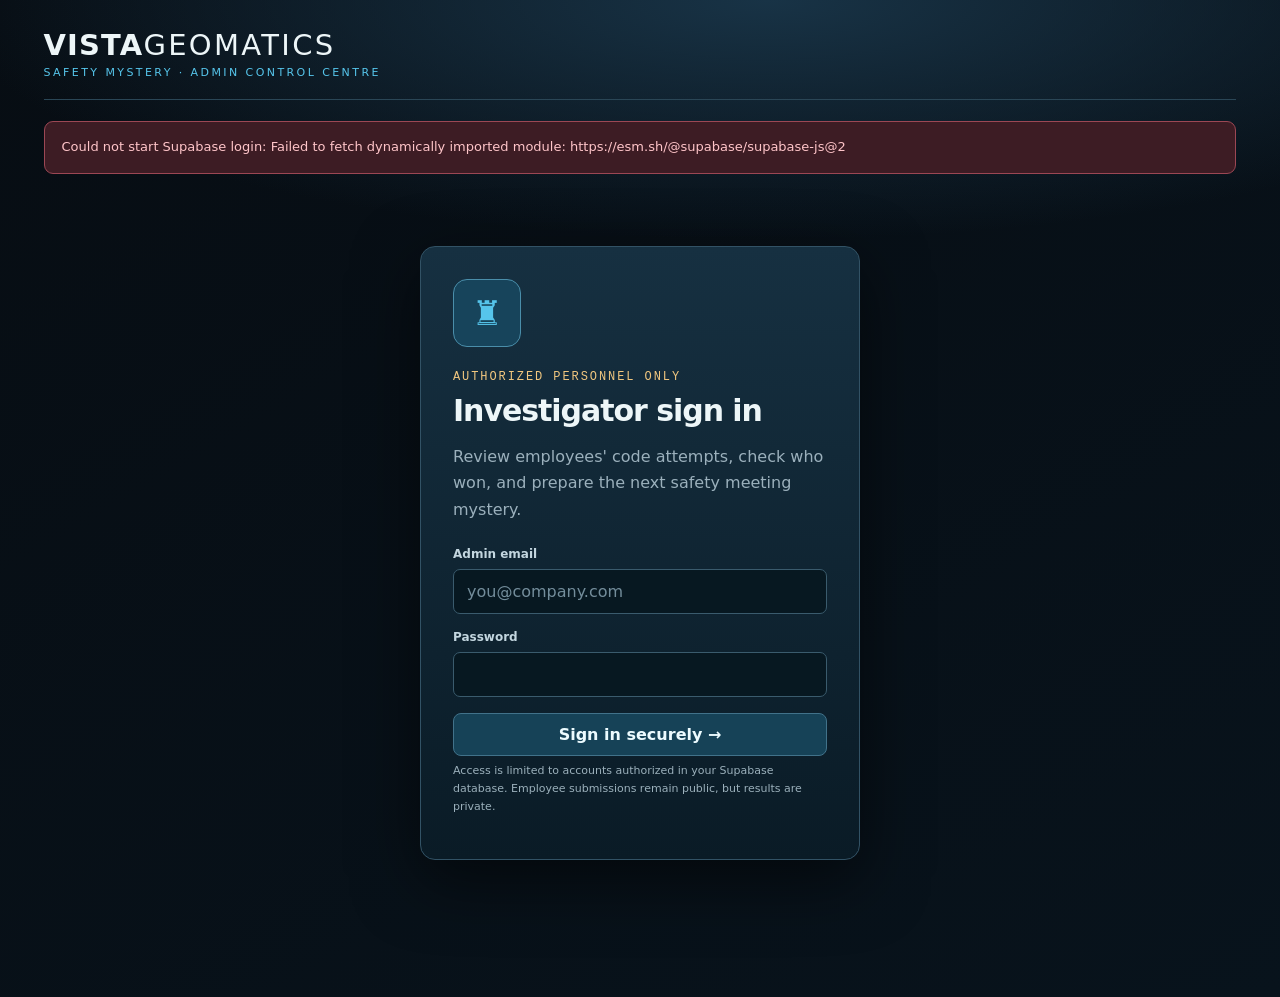
==== commit 28dba4ec: "Add files via upload" ====
--- a/admin.html
+++ b/admin.html
@@ -62,8 +62,8 @@
 // Paste the project URL and PUBLIC publishable (or legacy anon) key here.
 // NEVER paste a database password, service_role key or secret key here.
 const CONFIG={
-  SUPABASE_URL:'', // Example: 'https://your-project-ref.supabase.co'
-  PUBLISHABLE_KEY:'' // Supabase dashboard → Project Settings → API Keys → Publishable key
+  SUPABASE_URL:'https://ilcounsnndvyhdqgtkjl.supabase.co', // Example: 'https://your-project-ref.supabase.co'
+  PUBLISHABLE_KEY:'sb_publishable_2Z2ykVnPCEXBqfRqt0U3cQ_GnUZALkX' // Supabase dashboard → Project Settings → API Keys → Publishable key
 };
 // ────────────────────────────────────────────────────────────
 const $=id=>document.getElementById(id);
@@ -82,7 +82,7 @@
   if(!sb)throw Error('Connect your Supabase project first');
   const {data:{session},error}=await sb.auth.getSession();
   if(error||!session)throw Error('Please sign in again');
-  const res=await fetch(CONFIG.SUPABASE_URL.replace(/\/$/,'')+'/functions/v1/safe-admin',{
+  const res=await fetch(CONFIG.SUPABASE_URL.replace(/\/$/,'')+'/functions/v1/smooth-service',{
     method:'POST',headers:{'Content-Type':'application/json','Authorization':'Bearer '+session.access_token},
     body:JSON.stringify(payload)
   });
